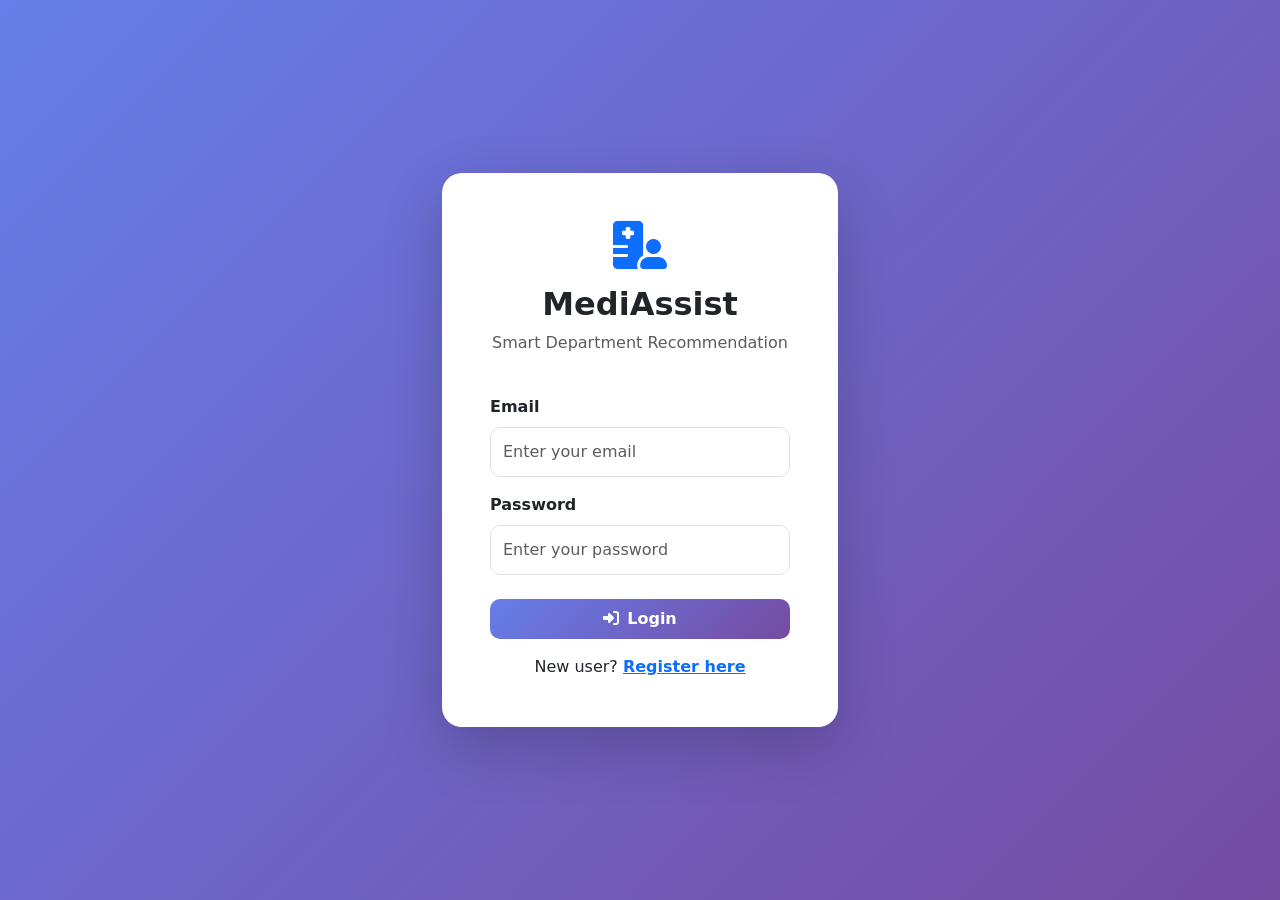
==== src/main/webapp/index.html @ 5025f272 "Initial commit - MediAssist AI project" ====
<!DOCTYPE html>
<html lang="en">
<head>
    <meta charset="UTF-8">
    <title>MediAssist — Login</title>
    <link href="https://cdn.jsdelivr.net/npm/bootstrap@5.3.0/dist/css/bootstrap.min.css" rel="stylesheet">
    <link href="https://cdnjs.cloudflare.com/ajax/libs/font-awesome/6.4.0/css/all.min.css" rel="stylesheet">
    <style>
        body { background: linear-gradient(135deg, #667eea 0%, #764ba2 100%); min-height: 100vh; }
        .card { border-radius: 20px; border: none; box-shadow: 0 20px 60px rgba(0,0,0,0.2); }
        .btn-primary { background: linear-gradient(135deg, #667eea, #764ba2); border: none; border-radius: 10px; }
        .form-control { border-radius: 10px; padding: 12px; }
    </style>
</head>
<body class="d-flex align-items-center justify-content-center">
<div class="container" style="max-width: 420px;">
    <div class="card p-5">
        <div class="text-center mb-4">
            <i class="fas fa-hospital-user fa-3x text-primary mb-3"></i>
            <h2 class="fw-bold">MediAssist</h2>
            <p class="text-muted">Smart Department Recommendation</p>
        </div>

        <!-- Error / Success Messages -->
        <div id="errorMsg" class="alert alert-danger d-none"></div>
        <div id="successMsg" class="alert alert-success d-none"></div>

        <form action="login" method="post">
            <div class="mb-3">
                <label class="form-label fw-semibold">Email</label>
                <input type="email" name="email" class="form-control"
                       placeholder="Enter your email" required>
            </div>
            <div class="mb-4">
                <label class="form-label fw-semibold">Password</label>
                <input type="password" name="password" class="form-control"
                       placeholder="Enter your password" required>
            </div>
            <button type="submit" class="btn btn-primary w-100 py-2 fw-bold">
                <i class="fas fa-sign-in-alt me-2"></i>Login
            </button>
        </form>
        <p class="text-center mt-3 mb-0">
            New user? <a href="register.html" class="text-primary fw-semibold">Register here</a>
        </p>
    </div>
</div>

<script>
    const params = new URLSearchParams(window.location.search);
    if (params.get('error') === 'invalid') {
        document.getElementById('errorMsg').classList.remove('d-none');
        document.getElementById('errorMsg').textContent = 'Invalid email or password!';
    }
    if (params.get('success') === 'registered') {
        document.getElementById('successMsg').classList.remove('d-none');
        document.getElementById('successMsg').textContent = 'Registration successful! Please login.';
    }
</script>
</body>
</html>
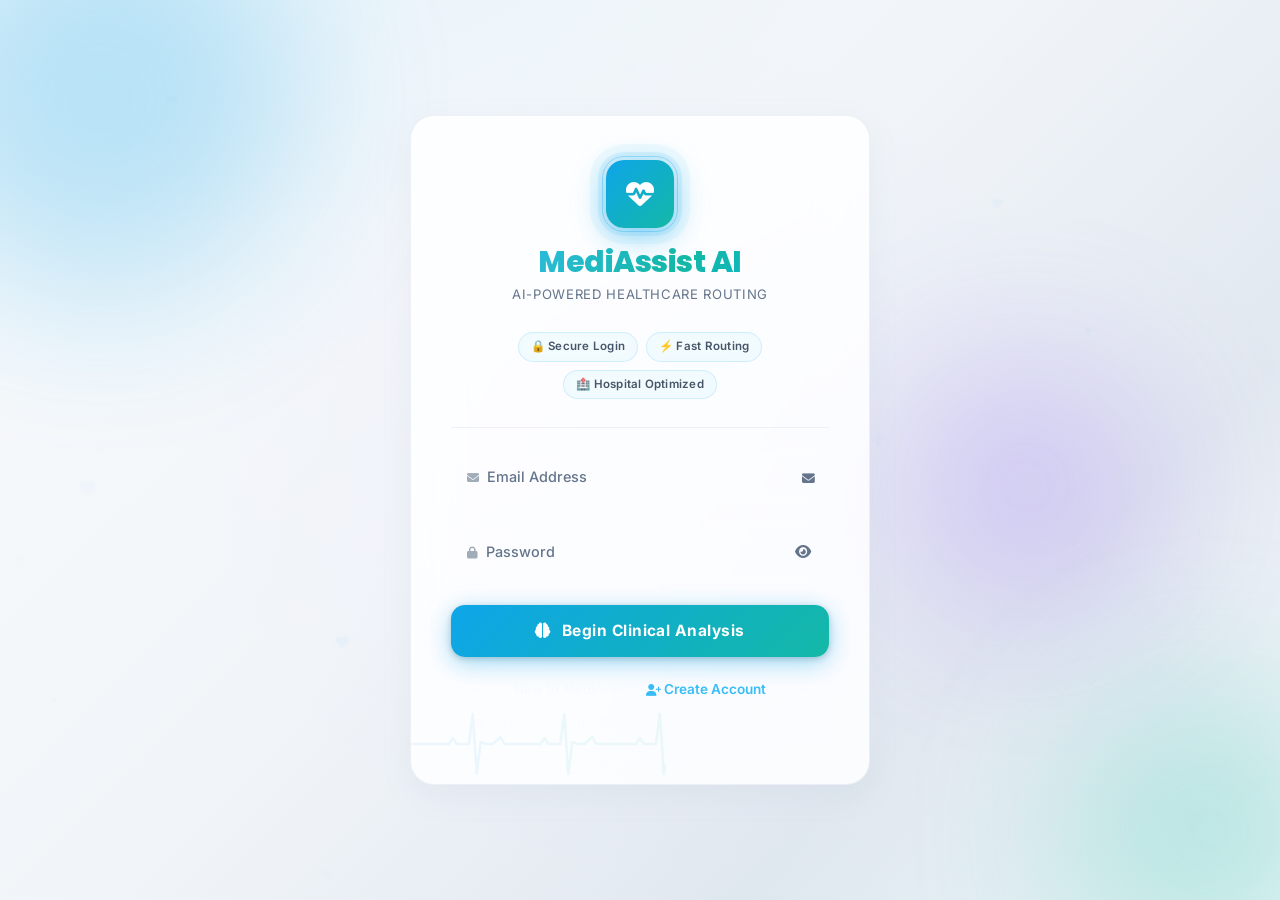
==== commit 56f67747: "Add Dockerfile and externalize DB config for deployment" ====
--- a/src/main/webapp/index.html
+++ b/src/main/webapp/index.html
@@ -1,61 +1,876 @@
 <!DOCTYPE html>
 <html lang="en">
 <head>
-    <meta charset="UTF-8">
-    <title>MediAssist — Login</title>
-    <link href="https://cdn.jsdelivr.net/npm/bootstrap@5.3.0/dist/css/bootstrap.min.css" rel="stylesheet">
-    <link href="https://cdnjs.cloudflare.com/ajax/libs/font-awesome/6.4.0/css/all.min.css" rel="stylesheet">
-    <style>
-        body { background: linear-gradient(135deg, #667eea 0%, #764ba2 100%); min-height: 100vh; }
-        .card { border-radius: 20px; border: none; box-shadow: 0 20px 60px rgba(0,0,0,0.2); }
-        .btn-primary { background: linear-gradient(135deg, #667eea, #764ba2); border: none; border-radius: 10px; }
-        .form-control { border-radius: 10px; padding: 12px; }
-    </style>
+  <meta charset="UTF-8" />
+  <meta name="viewport" content="width=device-width, initial-scale=1.0" />
+  <meta name="description" content="MediAssist AI — Intelligent, AI-powered hospital department routing and clinical triage system for modern healthcare." />
+  <meta name="keywords" content="MediAssist, AI Healthcare, Hospital Routing, Clinical Triage, Medical AI, Smart Hospital" />
+  <meta name="author" content="MediAssist AI Platform" />
+  <meta name="theme-color" content="#050d1a" />
+  <meta property="og:title" content="MediAssist AI — Login" />
+  <meta property="og:description" content="AI-Powered Healthcare Routing. Login to begin clinical analysis." />
+  <meta property="og:type" content="website" />
+  <meta name="robots" content="noindex, nofollow" />
+  <title>MediAssist AI — Secure Login</title>
+
+  <!-- Bootstrap 5.3 -->
+  <link
+    href="https://cdn.jsdelivr.net/npm/bootstrap@5.3.2/dist/css/bootstrap.min.css"
+    rel="stylesheet"
+    integrity="sha384-T3c6CoIi6uLrA9TneNEoa7RxnatzjcDSCmG1MXxSR1GAsXEV/Dwwykc2MPK8M2HN"
+    crossorigin="anonymous"
+  />
+  <!-- Font Awesome 6.4 -->
+  <link
+    href="https://cdnjs.cloudflare.com/ajax/libs/font-awesome/6.4.0/css/all.min.css"
+    rel="stylesheet"
+  />
+  <!-- Google Fonts: Inter + Poppins -->
+  <link
+    href="https://fonts.googleapis.com/css2?family=Inter:wght@300;400;500;600;700;800;900&family=Poppins:wght@300;400;500;600;700;800&display=swap"
+    rel="stylesheet"
+  />
+  <!-- MediAssist Shared Design System -->
+  <link href="css/mediassist.css" rel="stylesheet" />
+
+  <style>
+    /* ─────────────────────────────────────────
+       Login Page — Additional Inline Styles
+    ───────────────────────────────────────── */
+
+    /* Full-page centering */
+    .login-wrapper {
+      min-height: 100vh;
+      display: flex;
+      align-items: center;
+      justify-content: center;
+      padding: 32px 16px;
+    }
+
+    /* Login Card */
+    .login-card {
+      width: 100%;
+      max-width: 460px;
+      padding: 44px 40px 36px;
+      position: relative;
+      overflow: hidden;
+      animation: cardSlideUp 0.7s cubic-bezier(0.34, 1.56, 0.64, 1) forwards;
+      opacity: 0;
+    }
+
+    @keyframes cardSlideUp {
+      from {
+        opacity: 0;
+        transform: translateY(40px) scale(0.97);
+      }
+      to {
+        opacity: 1;
+        transform: translateY(0) scale(1);
+      }
+    }
+
+    /* ── ECG / Heartbeat SVG background inside card ── */
+    .ecg-bg {
+      position: absolute;
+      bottom: 0;
+      left: 0;
+      width: 100%;
+      height: 80px;
+      opacity: 0.07;
+      pointer-events: none;
+      overflow: hidden;
+    }
+
+    .ecg-path {
+      stroke: url(#ecgGradient);
+      stroke-width: 2.5;
+      fill: none;
+      stroke-linecap: round;
+      stroke-linejoin: round;
+      stroke-dasharray: 600;
+      stroke-dashoffset: 600;
+      animation: ecgDraw 3s ease-in-out 0.8s forwards, ecgPulse 3s ease-in-out 3.8s infinite;
+    }
+
+    @keyframes ecgDraw {
+      to { stroke-dashoffset: 0; }
+    }
+
+    @keyframes ecgPulse {
+      0%, 100% { opacity: 0.07; }
+      50% { opacity: 0.18; }
+    }
+
+    /* ── Brand Section ── */
+    .brand-section {
+      text-align: center;
+      margin-bottom: 28px;
+    }
+
+    .brand-icon-login {
+      width: 68px;
+      height: 68px;
+      border-radius: 18px;
+      background: linear-gradient(135deg, #0ea5e9 0%, #14b8a6 100%);
+      display: inline-flex;
+      align-items: center;
+      justify-content: center;
+      font-size: 28px;
+      color: white;
+      box-shadow:
+        0 8px 32px rgba(14, 165, 233, 0.45),
+        0 0 0 8px rgba(14, 165, 233, 0.1),
+        0 0 0 16px rgba(14, 165, 233, 0.05);
+      margin-bottom: 18px;
+      animation: heartbeat 2s ease-in-out infinite;
+      position: relative;
+    }
+
+    .brand-icon-login::after {
+      content: '';
+      position: absolute;
+      inset: -4px;
+      border-radius: 22px;
+      border: 1px solid rgba(14, 165, 233, 0.3);
+      animation: ringPulse 2s ease-in-out infinite;
+    }
+
+    @keyframes ringPulse {
+      0%, 100% { transform: scale(1); opacity: 1; }
+      50% { transform: scale(1.08); opacity: 0.5; }
+    }
+
+    .login-title {
+      font-family: 'Poppins', sans-serif;
+      font-size: 1.85rem;
+      font-weight: 800;
+      background: linear-gradient(135deg, #38bdf8 0%, #14b8a6 60%, #06b6d4 100%);
+      -webkit-background-clip: text;
+      -webkit-text-fill-color: transparent;
+      background-clip: text;
+      letter-spacing: -0.5px;
+      margin-bottom: 6px;
+      line-height: 1.1;
+    }
+
+    .login-subtitle {
+      font-size: 0.82rem;
+      color: var(--text-muted);
+      font-weight: 400;
+      letter-spacing: 0.05em;
+      text-transform: uppercase;
+    }
+
+    /* ── Trust Pills Row ── */
+    .trust-row {
+      display: flex;
+      justify-content: center;
+      gap: 8px;
+      flex-wrap: wrap;
+      margin-bottom: 28px;
+    }
+
+    .trust-pill {
+      display: inline-flex;
+      align-items: center;
+      gap: 5px;
+      padding: 5px 12px;
+      border-radius: 9999px;
+      font-size: 0.72rem;
+      font-weight: 600;
+      letter-spacing: 0.02em;
+      color: var(--text-secondary);
+      background: rgba(14, 165, 233, 0.05);
+      border: 1px solid rgba(14, 165, 233, 0.15);
+      backdrop-filter: blur(8px);
+      -webkit-backdrop-filter: blur(8px);
+      transition: all 0.25s ease;
+      cursor: default;
+      white-space: nowrap;
+    }
+
+    .trust-pill:hover {
+      background: rgba(14, 165, 233, 0.12);
+      border-color: rgba(14, 165, 233, 0.35);
+      color: #0ea5e9;
+      transform: translateY(-1px);
+    }
+
+    /* ── Form divider ── */
+    .form-divider {
+      height: 1px;
+      background: rgba(148, 163, 184, 0.15);
+      margin: 4px 0 24px;
+    }
+
+    /* ── Password wrapper ── */
+    .password-wrapper {
+      position: relative;
+    }
+
+    .password-wrapper input {
+      padding-right: 50px !important;
+    }
+
+    .eye-toggle {
+      position: absolute;
+      right: 14px;
+      top: 50%;
+      transform: translateY(-50%);
+      color: var(--text-muted);
+      cursor: pointer;
+      font-size: 0.9rem;
+      transition: color 0.2s ease;
+      z-index: 2;
+      background: none;
+      border: none;
+      padding: 4px;
+      line-height: 1;
+    }
+
+    .eye-toggle:hover {
+      color: #0ea5e9;
+    }
+
+    /* ── Submit button full-width override ── */
+    .btn-login {
+      width: 100%;
+      padding: 14px 28px;
+      font-size: 0.97rem;
+      font-weight: 700;
+      border-radius: 14px;
+      justify-content: center;
+      letter-spacing: 0.03em;
+      margin-top: 4px;
+      transition: all 0.3s cubic-bezier(0.4, 0, 0.2, 1);
+      background: linear-gradient(135deg, #0ea5e9 0%, #14b8a6 100%);
+      color: white;
+      border: none;
+      cursor: pointer;
+      position: relative;
+      overflow: hidden;
+      display: inline-flex;
+      align-items: center;
+      gap: 10px;
+      box-shadow: 0 6px 24px rgba(14, 165, 233, 0.4), 0 2px 6px rgba(0, 0, 0, 0.2);
+    }
+
+    .btn-login:hover {
+      transform: translateY(-2px);
+      box-shadow: 0 10px 36px rgba(14, 165, 233, 0.55), 0 4px 12px rgba(0, 0, 0, 0.25);
+      background: linear-gradient(135deg, #38bdf8 0%, #14b8a6 100%);
+    }
+
+    .btn-login:active {
+      transform: translateY(0);
+      box-shadow: 0 4px 16px rgba(14, 165, 233, 0.35);
+    }
+
+    .btn-login:disabled {
+      opacity: 0.75;
+      cursor: not-allowed;
+      transform: none;
+    }
+
+    /* Spinner inside button */
+    .btn-spinner {
+      display: none;
+      width: 18px;
+      height: 18px;
+      border: 2.5px solid rgba(255, 255, 255, 0.3);
+      border-top-color: #fff;
+      border-radius: 50%;
+      animation: spin 0.7s linear infinite;
+      flex-shrink: 0;
+    }
+
+    @keyframes spin {
+      to { transform: rotate(360deg); }
+    }
+
+    .btn-login.loading .btn-spinner { display: inline-block; }
+    .btn-login.loading .btn-icon { display: none; }
+    .btn-login.loading .btn-label { opacity: 0.8; }
+
+    /* ── Register link ── */
+    .register-link {
+      text-align: center;
+      margin-top: 22px;
+      font-size: 0.85rem;
+      color: rgba(240, 249, 255, 0.45);
+    }
+
+    .register-link a {
+      color: #38bdf8;
+      font-weight: 600;
+      text-decoration: none;
+      transition: color 0.2s ease;
+    }
+
+    .register-link a:hover {
+      color: #14b8a6;
+      text-decoration: underline;
+    }
+
+    /* ── Ripple ── */
+    .ripple-btn .ripple {
+      position: absolute;
+      border-radius: 50%;
+      transform: scale(0);
+      animation: rippleAnim 0.65s linear;
+      background-color: rgba(255, 255, 255, 0.28);
+      pointer-events: none;
+    }
+
+    @keyframes rippleAnim {
+      to { transform: scale(5); opacity: 0; }
+    }
+
+    /* ── Footer watermark ── */
+    .card-footer-note {
+      text-align: center;
+      margin-top: 16px;
+      font-size: 0.7rem;
+      color: rgba(240, 249, 255, 0.22);
+      letter-spacing: 0.03em;
+    }
+
+    .card-footer-note span {
+      display: inline-flex;
+      align-items: center;
+      gap: 4px;
+    }
+
+    /* ── Responsive ── */
+    @media (max-width: 480px) {
+      .login-card {
+        padding: 32px 22px 28px;
+      }
+
+      .login-title {
+        font-size: 1.55rem;
+      }
+
+      .brand-icon-login {
+        width: 58px;
+        height: 58px;
+        font-size: 22px;
+      }
+
+      .trust-pill {
+        font-size: 0.67rem;
+        padding: 4px 10px;
+      }
+    }
+
+    /* ── Input autofill override ── */
+    input:-webkit-autofill,
+    input:-webkit-autofill:hover,
+    input:-webkit-autofill:focus {
+      -webkit-box-shadow: 0 0 0 100px rgba(14, 165, 233, 0.08) inset !important;
+      -webkit-text-fill-color: #f0f9ff !important;
+      caret-color: #f0f9ff;
+      transition: background-color 5000s ease-in-out 0s;
+    }
+
+    /* ── Floating label (login-specific padding fix) ── */
+    .float-label-group input {
+      padding-right: 46px;
+    }
+  </style>
 </head>
-<body class="d-flex align-items-center justify-content-center">
-<div class="container" style="max-width: 420px;">
-    <div class="card p-5">
-        <div class="text-center mb-4">
-            <i class="fas fa-hospital-user fa-3x text-primary mb-3"></i>
-            <h2 class="fw-bold">MediAssist</h2>
-            <p class="text-muted">Smart Department Recommendation</p>
+<body>
+
+  <!-- ═══════════════════════════════════════
+       BACKGROUND LAYER
+  ════════════════════════════════════════ -->
+  <div class="med-bg"></div>
+  <canvas id="particles-canvas"></canvas>
+  <div class="orb orb-1"></div>
+  <div class="orb orb-2"></div>
+  <div class="orb orb-3"></div>
+
+  <!-- ═══════════════════════════════════════
+       TOAST NOTIFICATION CONTAINER
+  ════════════════════════════════════════ -->
+  <div id="toast-container"></div>
+
+  <!-- ═══════════════════════════════════════
+       MAIN CONTENT
+  ════════════════════════════════════════ -->
+  <div class="med-content login-wrapper">
+    <div class="login-card glass-card">
+
+      <!-- ECG / heartbeat SVG background -->
+      <svg class="ecg-bg" viewBox="0 0 460 80" preserveAspectRatio="none"
+           xmlns="http://www.w3.org/2000/svg" aria-hidden="true">
+        <defs>
+          <linearGradient id="ecgGradient" x1="0%" y1="0%" x2="100%" y2="0%">
+            <stop offset="0%"   stop-color="#0ea5e9" />
+            <stop offset="50%"  stop-color="#14b8a6" />
+            <stop offset="100%" stop-color="#06b6d4" />
+          </linearGradient>
+        </defs>
+        <!-- ECG waveform: flat → small bump → sharp QRS spike → recovery → flat -->
+        <path class="ecg-path"
+          d="M0,40
+             L30,40
+             L38,40
+             L42,34
+             L46,40
+             L54,40
+             L58,40
+             L62,10
+             L66,70
+             L70,38
+             L76,40
+             L82,40
+             L90,33
+             L94,40
+             L120,40
+             L130,40
+             L134,34
+             L138,40
+             L146,40
+             L150,40
+             L154,10
+             L158,70
+             L162,38
+             L168,40
+             L174,40
+             L182,33
+             L186,40
+             L220,40
+             L226,40
+             L230,34
+             L234,40
+             L242,40
+             L246,40
+             L250,10
+             L254,70
+             L258,38
+             L264,40
+             L270,40
+             L278,33
+             L282,40
+             L320,40
+             L326,40
+             L330,34
+             L334,40
+             L342,40
+             L346,40
+             L350,10
+             L354,70
+             L358,38
+             L364,40
+             L370,40
+             L378,33
+             L382,40
+             L420,40
+             L426,40
+             L430,34
+             L434,40
+             L442,40
+             L446,40
+             L450,10
+             L454,70
+             L458,38
+             L460,40"
+        />
+      </svg>
+
+      <!-- ── BRAND SECTION ── -->
+      <div class="brand-section">
+        <div class="brand-icon-login">
+          <i class="fas fa-heartbeat"></i>
         </div>
-
-        <!-- Error / Success Messages -->
-        <div id="errorMsg" class="alert alert-danger d-none"></div>
-        <div id="successMsg" class="alert alert-success d-none"></div>
-
-        <form action="login" method="post">
-            <div class="mb-3">
-                <label class="form-label fw-semibold">Email</label>
-                <input type="email" name="email" class="form-control"
-                       placeholder="Enter your email" required>
-            </div>
-            <div class="mb-4">
-                <label class="form-label fw-semibold">Password</label>
-                <input type="password" name="password" class="form-control"
-                       placeholder="Enter your password" required>
-            </div>
-            <button type="submit" class="btn btn-primary w-100 py-2 fw-bold">
-                <i class="fas fa-sign-in-alt me-2"></i>Login
-            </button>
-        </form>
-        <p class="text-center mt-3 mb-0">
-            New user? <a href="register.html" class="text-primary fw-semibold">Register here</a>
-        </p>
-    </div>
-</div>
-
-<script>
-    const params = new URLSearchParams(window.location.search);
-    if (params.get('error') === 'invalid') {
-        document.getElementById('errorMsg').classList.remove('d-none');
-        document.getElementById('errorMsg').textContent = 'Invalid email or password!';
-    }
-    if (params.get('success') === 'registered') {
-        document.getElementById('successMsg').classList.remove('d-none');
-        document.getElementById('successMsg').textContent = 'Registration successful! Please login.';
-    }
-</script>
+        <h1 class="login-title">MediAssist AI</h1>
+        <p class="login-subtitle">AI-Powered Healthcare Routing</p>
+      </div>
+
+      <!-- ── TRUST PILLS ── -->
+      <div class="trust-row">
+        <span class="trust-pill">🔒 Secure Login</span>
+        <span class="trust-pill">⚡ Fast Routing</span>
+        <span class="trust-pill">🏥 Hospital Optimized</span>
+      </div>
+
+      <!-- ── DIVIDER ── -->
+      <div class="form-divider"></div>
+
+      <!-- ── LOGIN FORM ── -->
+      <form action="login" method="post" id="loginForm" novalidate>
+
+        <!-- Email Field -->
+        <div class="float-label-group">
+          <input
+            type="email"
+            id="emailInput"
+            name="email"
+            placeholder="email"
+            required
+            autocomplete="email"
+            spellcheck="false"
+          />
+          <label for="emailInput">
+            <i class="fas fa-envelope me-1" style="font-size:0.75rem; opacity:0.6;"></i>
+            Email Address
+          </label>
+          <span class="input-icon">
+            <i class="fas fa-envelope" style="font-size:0.8rem;"></i>
+          </span>
+        </div>
+
+        <!-- Password Field -->
+        <div class="float-label-group password-wrapper">
+          <input
+            type="password"
+            id="passwordInput"
+            name="password"
+            placeholder="password"
+            required
+            autocomplete="current-password"
+          />
+          <label for="passwordInput">
+            <i class="fas fa-lock me-1" style="font-size:0.75rem; opacity:0.6;"></i>
+            Password
+          </label>
+          <button
+            type="button"
+            class="eye-toggle"
+            id="eyeToggle"
+            aria-label="Toggle password visibility"
+            tabindex="-1"
+          >
+            <i class="fas fa-eye" id="eyeIcon"></i>
+          </button>
+        </div>
+
+        <!-- Submit Button -->
+        <button
+          type="submit"
+          class="btn-login ripple-btn"
+          id="loginBtn"
+          aria-label="Begin Clinical Analysis"
+        >
+          <span class="btn-spinner" id="btnSpinner" aria-hidden="true"></span>
+          <i class="fas fa-brain btn-icon" id="btnIcon"></i>
+          <span class="btn-label" id="btnLabel">Begin Clinical Analysis</span>
+        </button>
+
+      </form>
+
+      <!-- ── REGISTER LINK ── -->
+      <div class="register-link">
+        New to MediAssist?&nbsp;
+        <a href="register.html">
+          <i class="fas fa-user-plus" style="font-size:0.75rem;"></i>
+          Create Account
+        </a>
+      </div>
+
+      <!-- ── FOOTER NOTE ── -->
+      <p class="card-footer-note">
+        <span>
+          <i class="fas fa-shield-halved"></i>
+          HIPAA-Compliant &middot; 256-bit Encrypted &middot; MediAssist v2.0
+        </span>
+      </p>
+
+    </div><!-- /.login-card -->
+  </div><!-- /.login-wrapper -->
+
+  <!-- Bootstrap JS -->
+  <script
+    src="https://cdn.jsdelivr.net/npm/bootstrap@5.3.2/dist/js/bootstrap.bundle.min.js"
+    integrity="sha384-C6RzsynM9kWDrMNeT87bh95OGNyZPhcTNXj1NW7RuBCsyN/o0jlpcV8Qyq46cDfL"
+    crossorigin="anonymous"
+  ></script>
+
+  <script>
+    /* ═══════════════════════════════════════════════════════════════
+       MediAssist AI — Login Page JavaScript
+       Features: Particles · Ripple · Eye Toggle · Toasts · URL Params
+    ═══════════════════════════════════════════════════════════════ */
+
+    /* ─────────────────────────────────────────
+       1. PARTICLE CANVAS — Medical Symbols
+    ───────────────────────────────────────── */
+    (function initParticles() {
+      const canvas  = document.getElementById('particles-canvas');
+      const ctx     = canvas.getContext('2d');
+      const SYMBOLS = ['+', '♥', '✚', '·', '•', '+', '♥'];
+      const COUNT   = 40;
+
+      let W, H, particles = [];
+
+      function resize() {
+        W = canvas.width  = window.innerWidth;
+        H = canvas.height = window.innerHeight;
+      }
+
+      function random(min, max) {
+        return Math.random() * (max - min) + min;
+      }
+
+      function createParticle(fromBottom) {
+        const size = random(9, 20);
+        return {
+          x      : random(0, W),
+          y      : fromBottom ? H + size : random(-size, H + size),
+          vy     : -random(0.25, 0.75),      // float upward
+          vx     : random(-0.15, 0.15),      // slight horizontal drift
+          size   : size,
+          opacity: random(0.04, 0.18),
+          symbol : SYMBOLS[Math.floor(Math.random() * SYMBOLS.length)],
+          color  : ['rgba(14,165,233,', 'rgba(20,184,166,', 'rgba(6,182,212,'][
+                     Math.floor(Math.random() * 3)],
+          wobble : random(0, Math.PI * 2),
+          wobbleSpeed: random(0.005, 0.02),
+        };
+      }
+
+      function initParticles() {
+        particles = [];
+        for (let i = 0; i < COUNT; i++) {
+          particles.push(createParticle(false));
+        }
+      }
+
+      function draw() {
+        ctx.clearRect(0, 0, W, H);
+
+        particles.forEach(p => {
+          p.wobble += p.wobbleSpeed;
+          p.x += p.vx + Math.sin(p.wobble) * 0.12;
+          p.y += p.vy;
+
+          if (p.y < -p.size * 2) {
+            Object.assign(p, createParticle(true));
+          }
+
+          ctx.save();
+          ctx.globalAlpha = p.opacity;
+          ctx.font = `${p.size}px "Inter", sans-serif`;
+          ctx.fillStyle = p.color + p.opacity + ')';
+          ctx.textAlign  = 'center';
+          ctx.textBaseline = 'middle';
+
+          // Very subtle glow for larger symbols
+          if (p.size > 14) {
+            ctx.shadowColor = p.color + '0.6)';
+            ctx.shadowBlur  = 8;
+          }
+
+          ctx.fillText(p.symbol, p.x, p.y);
+          ctx.restore();
+        });
+
+        requestAnimationFrame(draw);
+      }
+
+      resize();
+      initParticles();
+      draw();
+      window.addEventListener('resize', () => {
+        resize();
+        initParticles();
+      });
+    }());
+
+
+    /* ─────────────────────────────────────────
+       2. TOAST NOTIFICATION SYSTEM
+    ───────────────────────────────────────── */
+    /**
+     * showToast(message, type, duration)
+     * @param {string} message  — Toast body text
+     * @param {string} type     — 'error' | 'success' | 'info'
+     * @param {number} duration — Auto-dismiss ms (default 4500)
+     */
+    function showToast(message, type = 'info', duration = 4500) {
+      const container = document.getElementById('toast-container');
+      const icons = {
+        error  : 'fa-circle-xmark',
+        success: 'fa-circle-check',
+        info   : 'fa-circle-info',
+      };
+      const labels = {
+        error  : 'Error',
+        success: 'Success',
+        info   : 'Notice',
+      };
+
+      const toast = document.createElement('div');
+      toast.className = `med-toast toast-${type}`;
+      toast.setAttribute('role', 'alert');
+      toast.setAttribute('aria-live', 'assertive');
+      toast.innerHTML = `
+        <span class="toast-icon">
+          <i class="fas ${icons[type] || icons.info}"></i>
+        </span>
+        <div style="flex:1; min-width:0;">
+          <div style="font-size:0.75rem; opacity:0.6; text-transform:uppercase;
+                      letter-spacing:0.06em; margin-bottom:2px;">
+            ${labels[type] || 'Notice'}
+          </div>
+          <div style="line-height:1.35; color:rgba(240,249,255,0.92);">${message}</div>
+        </div>
+        <button onclick="dismissToast(this.closest('.med-toast'))"
+                style="background:none;border:none;color:rgba(240,249,255,0.4);
+                       cursor:pointer;padding:2px 4px;font-size:0.9rem;
+                       flex-shrink:0; transition:color 0.2s ease;"
+                onmouseover="this.style.color='rgba(240,249,255,0.9)'"
+                onmouseout="this.style.color='rgba(240,249,255,0.4)'"
+                aria-label="Dismiss notification">
+          <i class="fas fa-xmark"></i>
+        </button>
+      `;
+
+      container.appendChild(toast);
+
+      // Auto-dismiss
+      const timer = setTimeout(() => dismissToast(toast), duration);
+      toast._dismissTimer = timer;
+    }
+
+    function dismissToast(toast) {
+      if (!toast || toast._dismissed) return;
+      toast._dismissed = true;
+      clearTimeout(toast._dismissTimer);
+      toast.classList.add('toast-out');
+      toast.addEventListener('animationend', () => toast.remove(), { once: true });
+    }
+
+
+    /* ─────────────────────────────────────────
+       3. URL PARAM → TOAST  (preserved logic)
+    ───────────────────────────────────────── */
+    (function handleURLParams() {
+      const params = new URLSearchParams(window.location.search);
+
+      if (params.get('error') === 'invalid') {
+        // Slight delay so card animation finishes first
+        setTimeout(() => {
+          showToast(
+            'Invalid email or password. Please try again.',
+            'error',
+            5000
+          );
+        }, 750);
+      }
+
+      if (params.get('success') === 'registered') {
+        setTimeout(() => {
+          showToast(
+            'Account created successfully! You can now log in.',
+            'success',
+            5500
+          );
+        }, 750);
+      }
+    }());
+
+
+    /* ─────────────────────────────────────────
+       4. PASSWORD EYE TOGGLE
+    ───────────────────────────────────────── */
+    (function initEyeToggle() {
+      const passwordInput = document.getElementById('passwordInput');
+      const eyeToggle     = document.getElementById('eyeToggle');
+      const eyeIcon       = document.getElementById('eyeIcon');
+
+      eyeToggle.addEventListener('click', () => {
+        const isPassword = passwordInput.type === 'password';
+        passwordInput.type = isPassword ? 'text' : 'password';
+        eyeIcon.className  = isPassword ? 'fas fa-eye-slash' : 'fas fa-eye';
+        eyeToggle.setAttribute(
+          'aria-label',
+          isPassword ? 'Hide password' : 'Show password'
+        );
+      });
+    }());
+
+
+    /* ─────────────────────────────────────────
+       5. RIPPLE EFFECT ON BUTTON
+    ───────────────────────────────────────── */
+    (function initRipple() {
+      document.querySelectorAll('.ripple-btn').forEach(btn => {
+        btn.addEventListener('click', function (e) {
+          const rect   = this.getBoundingClientRect();
+          const size   = Math.max(rect.width, rect.height) * 1.6;
+          const x      = e.clientX - rect.left - size / 2;
+          const y      = e.clientY - rect.top  - size / 2;
+
+          const ripple = document.createElement('span');
+          ripple.className = 'ripple';
+          ripple.style.cssText = `
+            width: ${size}px;
+            height: ${size}px;
+            left: ${x}px;
+            top: ${y}px;
+          `;
+          this.appendChild(ripple);
+          ripple.addEventListener('animationend', () => ripple.remove(), { once: true });
+        });
+      });
+    }());
+
+
+    /* ─────────────────────────────────────────
+       6. FORM SUBMIT — Loading State
+    ───────────────────────────────────────── */
+    (function initFormSubmit() {
+      const form      = document.getElementById('loginForm');
+      const loginBtn  = document.getElementById('loginBtn');
+      const btnLabel  = document.getElementById('btnLabel');
+      const btnSpinner = document.getElementById('btnSpinner');
+      const btnIcon   = document.getElementById('btnIcon');
+
+      form.addEventListener('submit', function (e) {
+        const email    = document.getElementById('emailInput').value.trim();
+        const password = document.getElementById('passwordInput').value;
+
+        // Basic client-side validation
+        if (!email || !password) {
+          e.preventDefault();
+          showToast('Please fill in both email and password.', 'error');
+          return;
+        }
+
+        if (!/^[^\s@]+@[^\s@]+\.[^\s@]+$/.test(email)) {
+          e.preventDefault();
+          showToast('Please enter a valid email address.', 'error');
+          return;
+        }
+
+        // Activate loading state
+        loginBtn.classList.add('loading');
+        loginBtn.disabled = true;
+        btnLabel.textContent = 'Analyzing...';
+        btnSpinner.style.display = 'inline-block';
+        btnIcon.style.display = 'none';
+      });
+    }());
+
+
+    /* ─────────────────────────────────────────
+       7. CARD FADE-IN ON LOAD (guaranteed)
+    ───────────────────────────────────────── */
+    document.addEventListener('DOMContentLoaded', () => {
+      // Card animation is CSS-driven (cardSlideUp keyframe)
+      // Ensure the card is visible even if animation fails
+      const card = document.querySelector('.login-card');
+      if (card) {
+        // Force repaint
+        card.style.willChange = 'transform, opacity';
+        setTimeout(() => {
+          card.style.willChange = 'auto';
+        }, 900);
+      }
+    });
+
+  </script>
 </body>
 </html>
--- a/src/main/webapp/css/mediassist.css
+++ b/src/main/webapp/css/mediassist.css
@@ -0,0 +1,487 @@
+/* ============================================================
+   MediAssist AI — Global Design System
+   Premium Healthcare SaaS UI
+   ============================================================ */
+
+@import url('https://fonts.googleapis.com/css2?family=Inter:wght@300;400;500;600;700;800;900&family=Poppins:wght@300;400;500;600;700;800&display=swap');
+
+/* ── CSS Variables ── */
+:root {
+  --primary: #0ea5e9;
+  --primary-dark: #0284c7;
+  --primary-light: #0ea5e9;
+  --teal: #14b8a6;
+  --teal-dark: #0f766e;
+  --cyan: #06b6d4;
+  --cyan-glow: rgba(6, 182, 212, 0.12);
+  --purple: #8b5cf6;
+  --purple-light: #7c3aed;
+  --emergency: #ef4444;
+  --emergency-dark: #dc2626;
+  --emergency-glow: rgba(239, 68, 68, 0.12);
+  --success: #10b981;
+  --warning: #f59e0b;
+
+  --bg-dark: #f8fafc;
+  --bg-card: rgba(255, 255, 255, 0.85);
+  --bg-card-hover: rgba(255, 255, 255, 0.96);
+  --border-glass: rgba(148, 163, 184, 0.15);
+  --border-glass-hover: rgba(14, 165, 233, 0.4);
+  --text-primary: #0f172a;
+  --text-secondary: #475569;
+  --text-muted: #64748b;
+
+  --shadow-sm: 0 2px 10px rgba(148, 163, 184, 0.06);
+  --shadow-md: 0 10px 30px rgba(148, 163, 184, 0.1);
+  --shadow-lg: 0 24px 60px rgba(148, 163, 184, 0.14);
+  --shadow-glow: 0 0 25px rgba(14, 165, 233, 0.08);
+  --shadow-glow-strong: 0 0 45px rgba(14, 165, 233, 0.15);
+
+  --radius-sm: 10px;
+  --radius-md: 16px;
+  --radius-lg: 24px;
+  --radius-xl: 32px;
+  --radius-full: 9999px;
+
+  --transition: all 0.3s cubic-bezier(0.4, 0, 0.2, 1);
+  --transition-fast: all 0.15s ease;
+  --transition-slow: all 0.6s cubic-bezier(0.4, 0, 0.2, 1);
+}
+
+/* ── Reset & Base ── */
+*, *::before, *::after { box-sizing: border-box; margin: 0; padding: 0; }
+
+html { scroll-behavior: smooth; }
+
+body {
+  font-family: 'Inter', 'Poppins', sans-serif;
+  background: var(--bg-dark);
+  color: var(--text-primary);
+  min-height: 100vh;
+  overflow-x: hidden;
+  -webkit-font-smoothing: antialiased;
+}
+
+/* ── Animated Gradient Background ── */
+.med-bg {
+  position: fixed;
+  inset: 0;
+  z-index: 0;
+  background:
+    radial-gradient(ellipse 80% 60% at 20% -10%, rgba(14,165,233,0.06) 0%, transparent 60%),
+    radial-gradient(ellipse 60% 50% at 80% 110%, rgba(20,184,166,0.05) 0%, transparent 60%),
+    radial-gradient(ellipse 50% 70% at 50% 50%, rgba(139,92,246,0.03) 0%, transparent 70%),
+    linear-gradient(135deg, #f8fafc 0%, #f1f5f9 45%, #e2e8f0 75%, #f8fafc 100%);
+  animation: bgShift 12s ease-in-out infinite alternate;
+}
+
+@keyframes bgShift {
+  0%   { background-position: 0% 0%, 100% 100%, 50% 50%; }
+  100% { background-position: 10% 5%, 90% 95%, 55% 45%; }
+}
+
+/* ── Particle Canvas ── */
+#particles-canvas {
+  position: fixed;
+  inset: 0;
+  z-index: 1;
+  pointer-events: none;
+}
+
+/* ── Content wrapper above canvas ── */
+.med-content {
+  position: relative;
+  z-index: 10;
+}
+
+/* ── Glassmorphism Card ── */
+.glass-card {
+  background: var(--bg-card);
+  backdrop-filter: blur(24px) saturate(180%);
+  -webkit-backdrop-filter: blur(24px) saturate(180%);
+  border: 1px solid var(--border-glass);
+  border-radius: var(--radius-lg);
+  box-shadow: var(--shadow-md), inset 0 1px 0 rgba(255,255,255,0.7);
+  transition: var(--transition);
+}
+
+.glass-card:hover {
+  border-color: var(--border-glass-hover);
+  box-shadow: var(--shadow-lg), var(--shadow-glow);
+}
+
+.glass-card-sm {
+  background: rgba(255, 255, 255, 0.65);
+  backdrop-filter: blur(16px);
+  -webkit-backdrop-filter: blur(16px);
+  border: 1px solid rgba(148, 163, 184, 0.15);
+  border-radius: var(--radius-md);
+  box-shadow: var(--shadow-sm);
+}
+
+/* ── Premium Navbar ── */
+.med-navbar {
+  position: sticky;
+  top: 0;
+  z-index: 1000;
+  padding: 0 2rem;
+  height: 68px;
+  display: flex;
+  align-items: center;
+  justify-content: space-between;
+  background: rgba(255, 255, 255, 0.85);
+  backdrop-filter: blur(20px) saturate(150%);
+  -webkit-backdrop-filter: blur(20px) saturate(150%);
+  border-bottom: 1px solid rgba(148, 163, 184, 0.12);
+  box-shadow: 0 4px 20px rgba(148, 163, 184, 0.05);
+}
+
+.med-navbar .brand {
+  display: flex;
+  align-items: center;
+  gap: 10px;
+  text-decoration: none;
+}
+
+.med-navbar .brand-icon {
+  width: 38px;
+  height: 38px;
+  border-radius: 10px;
+  background: linear-gradient(135deg, var(--primary), var(--teal));
+  display: flex;
+  align-items: center;
+  justify-content: center;
+  font-size: 18px;
+  color: white;
+  box-shadow: 0 4px 15px rgba(14,165,233,0.4);
+  animation: heartbeat 2s ease-in-out infinite;
+}
+
+@keyframes heartbeat {
+  0%, 100% { transform: scale(1); }
+  14% { transform: scale(1.1); }
+  28% { transform: scale(1); }
+  42% { transform: scale(1.07); }
+  70% { transform: scale(1); }
+}
+
+.med-navbar .brand-text {
+  font-size: 1.25rem;
+  font-weight: 800;
+  background: linear-gradient(135deg, var(--primary-light), var(--teal));
+  -webkit-background-clip: text;
+  -webkit-text-fill-color: transparent;
+  background-clip: text;
+  letter-spacing: -0.3px;
+}
+
+.med-navbar .brand-sub {
+  font-size: 0.65rem;
+  color: var(--text-muted);
+  letter-spacing: 0.05em;
+  font-weight: 400;
+  margin-top: -3px;
+}
+
+.med-navbar .nav-actions {
+  display: flex;
+  align-items: center;
+  gap: 10px;
+}
+
+/* ── Buttons ── */
+.btn-med-primary {
+  background: linear-gradient(135deg, var(--primary), var(--teal));
+  color: white;
+  border: none;
+  border-radius: var(--radius-full);
+  padding: 12px 28px;
+  font-weight: 600;
+  font-size: 0.9rem;
+  cursor: pointer;
+  transition: var(--transition);
+  position: relative;
+  overflow: hidden;
+  box-shadow: 0 4px 20px rgba(14,165,233,0.35);
+  letter-spacing: 0.02em;
+  display: inline-flex;
+  align-items: center;
+  gap: 8px;
+}
+
+.btn-med-primary:hover {
+  transform: translateY(-2px);
+  box-shadow: 0 8px 30px rgba(14,165,233,0.5);
+  background: linear-gradient(135deg, var(--primary-light), var(--teal));
+}
+
+.btn-med-primary:active {
+  transform: translateY(0);
+}
+
+.btn-med-outline {
+  background: transparent;
+  color: var(--text-primary);
+  border: 1px solid rgba(255,255,255,0.2);
+  border-radius: var(--radius-full);
+  padding: 10px 22px;
+  font-weight: 500;
+  font-size: 0.85rem;
+  cursor: pointer;
+  transition: var(--transition);
+  display: inline-flex;
+  align-items: center;
+  gap: 8px;
+  text-decoration: none;
+}
+
+.btn-med-outline:hover {
+  border-color: var(--primary);
+  color: var(--primary-light);
+  background: rgba(14,165,233,0.08);
+}
+
+.btn-med-emergency {
+  background: linear-gradient(135deg, var(--emergency), var(--emergency-dark));
+  color: white;
+  border: none;
+  border-radius: var(--radius-full);
+  padding: 12px 28px;
+  font-weight: 700;
+  font-size: 0.9rem;
+  cursor: pointer;
+  transition: var(--transition);
+  box-shadow: 0 4px 20px var(--emergency-glow);
+  animation: emergencyPulse 2s ease-in-out infinite;
+  display: inline-flex;
+  align-items: center;
+  gap: 8px;
+}
+
+@keyframes emergencyPulse {
+  0%, 100% { box-shadow: 0 4px 20px var(--emergency-glow); }
+  50% { box-shadow: 0 4px 40px rgba(239, 68, 68, 0.6); }
+}
+
+/* ── Ripple Effect ── */
+.ripple-btn { position: relative; overflow: hidden; }
+
+.ripple-btn .ripple {
+  position: absolute;
+  border-radius: 50%;
+  transform: scale(0);
+  animation: rippleAnim 0.6s linear;
+  background-color: rgba(255,255,255,0.3);
+  pointer-events: none;
+}
+
+@keyframes rippleAnim {
+  to { transform: scale(4); opacity: 0; }
+}
+
+/* ── Floating Label Inputs ── */
+.float-label-group {
+  position: relative;
+  margin-bottom: 24px;
+}
+
+.float-label-group input,
+.float-label-group select {
+  width: 100%;
+  padding: 18px 16px 8px 16px;
+  background: rgba(255,255,255,0.06);
+  border: 1px solid rgba(255,255,255,0.12);
+  border-radius: var(--radius-md);
+  color: var(--text-primary);
+  font-size: 0.95rem;
+  font-family: 'Inter', sans-serif;
+  transition: var(--transition);
+  outline: none;
+  appearance: none;
+}
+
+.float-label-group input:focus,
+.float-label-group select:focus {
+  border-color: var(--primary);
+  background: rgba(14,165,233,0.08);
+  box-shadow: 0 0 0 3px rgba(14,165,233,0.15);
+}
+
+.float-label-group input::placeholder { opacity: 0; }
+
+.float-label-group label {
+  position: absolute;
+  top: 14px;
+  left: 16px;
+  color: var(--text-muted);
+  font-size: 0.9rem;
+  font-weight: 500;
+  transition: var(--transition);
+  pointer-events: none;
+}
+
+.float-label-group input:focus + label,
+.float-label-group input:not(:placeholder-shown) + label {
+  top: 6px;
+  font-size: 0.7rem;
+  color: var(--primary-light);
+  letter-spacing: 0.04em;
+}
+
+.float-label-group .input-icon {
+  position: absolute;
+  right: 14px;
+  top: 50%;
+  transform: translateY(-50%);
+  color: var(--text-muted);
+  cursor: pointer;
+  transition: var(--transition-fast);
+}
+
+.float-label-group .input-icon:hover { color: var(--primary-light); }
+
+/* ── Toast Notifications ── */
+#toast-container {
+  position: fixed;
+  top: 20px;
+  right: 20px;
+  z-index: 9999;
+  display: flex;
+  flex-direction: column;
+  gap: 10px;
+  pointer-events: none;
+}
+
+.med-toast {
+  min-width: 300px;
+  max-width: 380px;
+  padding: 14px 18px;
+  border-radius: var(--radius-md);
+  backdrop-filter: blur(20px);
+  -webkit-backdrop-filter: blur(20px);
+  border: 1px solid rgba(255,255,255,0.12);
+  box-shadow: var(--shadow-md);
+  display: flex;
+  align-items: center;
+  gap: 12px;
+  pointer-events: all;
+  animation: toastIn 0.4s cubic-bezier(0.34, 1.56, 0.64, 1) forwards;
+  font-size: 0.9rem;
+  font-weight: 500;
+}
+
+.med-toast.toast-error { background: rgba(239,68,68,0.15); border-color: rgba(239,68,68,0.3); }
+.med-toast.toast-success { background: rgba(16,185,129,0.15); border-color: rgba(16,185,129,0.3); }
+.med-toast.toast-info { background: rgba(14,165,233,0.15); border-color: rgba(14,165,233,0.3); }
+
+.med-toast .toast-icon { font-size: 1.2rem; flex-shrink: 0; }
+.med-toast.toast-error .toast-icon { color: var(--emergency); }
+.med-toast.toast-success .toast-icon { color: var(--success); }
+.med-toast.toast-info .toast-icon { color: var(--primary); }
+
+@keyframes toastIn {
+  from { opacity: 0; transform: translateX(100px) scale(0.9); }
+  to { opacity: 1; transform: translateX(0) scale(1); }
+}
+
+.med-toast.toast-out {
+  animation: toastOut 0.3s ease forwards;
+}
+
+@keyframes toastOut {
+  to { opacity: 0; transform: translateX(100px) scale(0.9); }
+}
+
+/* ── Section Fade-in ── */
+.fade-up {
+  opacity: 0;
+  transform: translateY(30px);
+  transition: opacity 0.6s ease, transform 0.6s ease;
+}
+.fade-up.visible {
+  opacity: 1;
+  transform: translateY(0);
+}
+
+/* ── Skeleton Loading ── */
+.skeleton {
+  background: linear-gradient(90deg,
+    rgba(255,255,255,0.05) 25%,
+    rgba(255,255,255,0.12) 50%,
+    rgba(255,255,255,0.05) 75%);
+  background-size: 200% 100%;
+  animation: skeleton-shimmer 1.5s infinite;
+  border-radius: var(--radius-sm);
+}
+
+@keyframes skeleton-shimmer {
+  0% { background-position: -200% 0; }
+  100% { background-position: 200% 0; }
+}
+
+/* ── Gradient Text ── */
+.gradient-text {
+  background: linear-gradient(135deg, var(--primary-light), var(--teal), var(--cyan));
+  -webkit-background-clip: text;
+  -webkit-text-fill-color: transparent;
+  background-clip: text;
+}
+
+.gradient-text-purple {
+  background: linear-gradient(135deg, var(--primary-light), var(--purple-light));
+  -webkit-background-clip: text;
+  -webkit-text-fill-color: transparent;
+  background-clip: text;
+}
+
+/* ── Glow Orb Decorations ── */
+.orb {
+  position: fixed;
+  border-radius: 50%;
+  filter: blur(80px);
+  opacity: 0.25;
+  pointer-events: none;
+  z-index: 0;
+}
+
+.orb-1 {
+  width: 400px; height: 400px;
+  background: var(--primary);
+  top: -100px; left: -100px;
+  animation: orbFloat1 8s ease-in-out infinite alternate;
+}
+
+.orb-2 {
+  width: 300px; height: 300px;
+  background: var(--teal);
+  bottom: -80px; right: -80px;
+  animation: orbFloat2 10s ease-in-out infinite alternate;
+}
+
+.orb-3 {
+  width: 250px; height: 250px;
+  background: var(--purple);
+  top: 40%; right: 10%;
+  animation: orbFloat1 12s ease-in-out infinite alternate;
+}
+
+@keyframes orbFloat1 {
+  0% { transform: translate(0,0) scale(1); }
+  100% { transform: translate(40px, 30px) scale(1.1); }
+}
+@keyframes orbFloat2 {
+  0% { transform: translate(0,0) scale(1); }
+  100% { transform: translate(-30px, -20px) scale(1.08); }
+}
+
+/* ── Scrollbar ── */
+::-webkit-scrollbar { width: 6px; }
+::-webkit-scrollbar-track { background: rgba(255,255,255,0.03); }
+::-webkit-scrollbar-thumb { background: rgba(14,165,233,0.4); border-radius: 10px; }
+::-webkit-scrollbar-thumb:hover { background: rgba(14,165,233,0.7); }
+
+/* ── Responsive ── */
+@media (max-width: 768px) {
+  .med-navbar { padding: 0 1rem; height: 60px; }
+  .orb { display: none; }
+}
